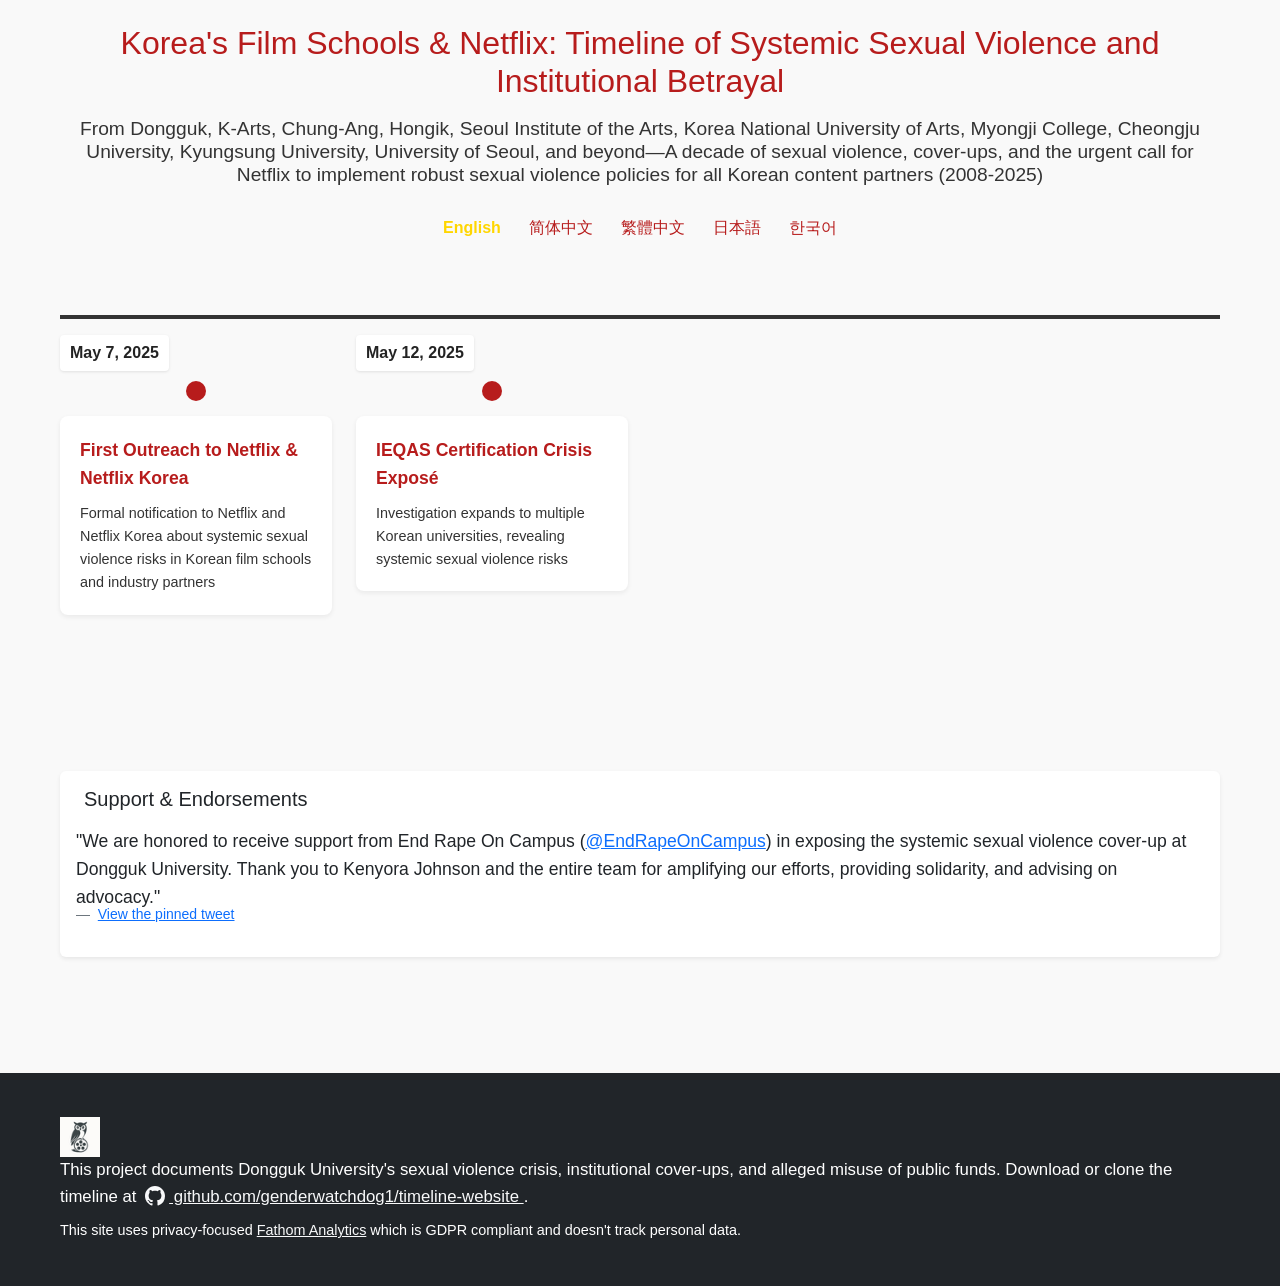
==== index.html @ d22a72c0 "first" ====
<!DOCTYPE html>
<html lang="en">
<head>
  <meta charset="UTF-8">
  <meta name="viewport" content="width=device-width, initial-scale=1.0">
  <title>Korea's Film Schools & Netflix: Timeline of Systemic Sexual Violence and Institutional Betrayal</title>
  <meta name="description" content="A decade of sexual violence, institutional betrayal, and public funds fraud across Dongguk, K-Arts, Chung-Ang, Hongik, Seoul Institute of the Arts, Korea National University of Arts, Myongji College, Cheongju University, Kyungsung University, University of Seoul, and more—exposing the urgent need for accountability in Korea's film education and Netflix's content industry.">
  <meta name="keywords" content="Dongguk University, sexual violence cases, sexual violence prevention, institutional negligence, university accountability, Korea sexual assault, Title IX violations, campus safety, university fraud allegations">
  <meta property="og:title" content="Korea's Film Schools & Netflix: Timeline of Systemic Sexual Violence and Institutional Betrayal">
  <meta property="og:description" content="A decade of sexual violence, institutional betrayal, and public funds fraud across Dongguk, K-Arts, Chung-Ang, Hongik, Seoul Institute of the Arts, Korea National University of Arts, Myongji College, Cheongju University, Kyungsung University, University of Seoul, and more—exposing the urgent need for accountability in Korea's film education and Netflix's content industry.">
  <meta property="og:type" content="website">
  <meta property="og:url" content="https://genderwatchdog1.github.io/timeline-website/index.html">
  <link rel="canonical" href="https://genderwatchdog1.github.io/timeline-website/index.html">
  <link rel="alternate" hreflang="en" href="https://genderwatchdog1.github.io/timeline-website/index.html">
  <link rel="alternate" hreflang="zh-CN" href="https://genderwatchdog1.github.io/timeline-website/timeline_zh_cn.html">
  <link rel="alternate" hreflang="zh-TW" href="https://genderwatchdog1.github.io/timeline-website/timeline_zh_tw.html">
  <link rel="alternate" hreflang="ja" href="https://genderwatchdog1.github.io/timeline-website/timeline_ja.html">
  <link rel="alternate" hreflang="ko" href="https://genderwatchdog1.github.io/timeline-website/timeline_ko.html">
  
  <!-- Fathom - beautiful, simple website analytics -->
  <script src="https://cdn.usefathom.com/script.js" data-site="UKSUATNV" defer></script>
  <!-- / Fathom -->
  
  <!-- Favicon setup -->
  <link rel="icon" type="image/png" href="imgs/favicons/gender_watchdog_favicon_16x16.png" sizes="16x16">
  <link rel="icon" type="image/png" href="imgs/favicons/gender_watchdog_favicon_32x32.png" sizes="32x32">
  <link rel="icon" type="image/png" href="imgs/favicons/gender_watchdog_favicon_48x48.png" sizes="48x48">
  <link rel="icon" type="image/png" href="imgs/favicons/gender_watchdog_favicon_64x64.png" sizes="64x64">
  <link rel="icon" type="image/png" href="imgs/favicons/gender_watchdog_favicon_128x128.png" sizes="128x128">
  <link rel="apple-touch-icon" href="imgs/favicons/gender_watchdog_favicon_128x128.png">
  <!-- For IE -->
  <link rel="shortcut icon" href="imgs/favicons/gender_watchdog_favicon_32x32.png">
  
  <!-- Bootstrap CSS -->
  <link href="https://cdn.jsdelivr.net/npm/bootstrap@5.3.0/dist/css/bootstrap.min.css" rel="stylesheet">
  <link rel="stylesheet" href="css/timeline.css">
  <style>
    /* Page layout styles */
    html, body {
      height: 100%;
    }
    body {
      display: flex;
      flex-direction: column;
      min-height: 100vh;
    }
    .content {
      flex: 1 0 auto;
      display: flex;
      flex-direction: column;
    }
  </style>
</head>
<body>
  <!-- Main Content -->
  <div class="content">
    <div class="container py-4">
      <h1 class="text-center">Korea's Film Schools & Netflix: Timeline of Systemic Sexual Violence and Institutional Betrayal</h1>
      <h2 class="subtitle text-center mb-4">From Dongguk, K-Arts, Chung-Ang, Hongik, Seoul Institute of the Arts, Korea National University of Arts, Myongji College, Cheongju University, Kyungsung University, University of Seoul, and beyond—A decade of sexual violence, cover-ups, and the urgent call for Netflix to implement robust sexual violence policies for all Korean content partners (2008-2025)</h2>
    
      <div class="d-flex justify-content-center flex-wrap mb-4">
        <a href="index.html" class="language-link active mx-1">English</a>
        <a href="timeline_zh_cn.html" class="language-link mx-1">简体中文</a>
        <a href="timeline_zh_tw.html" class="language-link mx-1">繁體中文</a>
        <a href="timeline_ja.html" class="language-link mx-1">日本語</a>
        <a href="timeline_ko.html" class="language-link mx-1">한국어</a>
    </div>
    
    <div class="timeline-container">
        <div class="timeline">
          <!-- Timeline track (horizontal line or vertical line in mobile) -->
          <div class="timeline-track"></div>
          
          <!-- Timeline Events - All in a single row container -->
          <div class="row">
          <!-- May 7, 2025: First Outreach to Netflix and Netflix Korea -->
          <div class="col-xl-3 col-lg-4 col-md-6 col-12 mb-4">
            <div class="timeline-event" data-link="blog_posts/en/05072025_netflix_outreach.html">
              <div class="timeline-date">May 7, 2025</div>
              <div class="timeline-dot"></div>
              <div class="timeline-content">
                <div class="timeline-title">First Outreach to Netflix & Netflix Korea</div>
                <div class="timeline-snippet">Formal notification to Netflix and Netflix Korea about systemic sexual violence risks in Korean film schools and industry partners</div>
                <div class="timeline-tooltip">
                  <p>On May 6-7, 2025, the Gender Watchdog Research Collective sent urgent notifications to Netflix and Netflix Korea, warning of Title IX and reputational risks due to systemic sexual violence across Korean arts universities and their industry partners.</p>
                  <p>These emails documented the widespread nature of sexual violence in Korean film schools, the direct risk to Netflix's content partnerships, and the need for immediate compliance review.</p>
                  <p><strong>Available in:</strong></p>
                  <ul>
                    <li><a href="blog_posts/en/05072025_netflix_outreach.html" target="_blank">English</a></li>
                    <li><a href="blog_posts/zh_ch/05072025_netflix_outreach.html" target="_blank">简体中文</a></li>
                    <li><a href="blog_posts/zh_tw/05072025_netflix_outreach.html" target="_blank">繁體中文</a></li>
                    <li><a href="blog_posts/ja/05072025_netflix_outreach.html" target="_blank">日本語</a></li>
                    <li><a href="blog_posts/ko/05072025_netflix_outreach.html" target="_blank">한국어</a></li>
                  </ul>
                  <p class="tooltip-help">(Click the links above to read the full text)</p>
                </div>
              </div>
            </div>
          </div>
          <!-- May 12, 2025: IEQAS Exposé & Expanded Investigation -->
          <div class="col-xl-3 col-lg-4 col-md-6 col-12 mb-4">
            <div class="timeline-event" data-link="blog_posts/en/05152025_horizontal_ieqas.html">
              <div class="timeline-date">May 12, 2025</div>
              <div class="timeline-dot"></div>
              <div class="timeline-content">
                <div class="timeline-title">IEQAS Certification Crisis Exposé</div>
                <div class="timeline-snippet">Investigation expands to multiple Korean universities, revealing systemic sexual violence risks</div>
                <div class="timeline-tooltip">
                  <p>After government and university inaction for 34+ days, our investigation expands to systemic sexual violence issues across Korean higher education institutions.</p>
                  <p>Findings reveal compromised IEQAS certification, with institutions maintaining programs with documented sexual violence risks and falsifying partnerships for funding.</p>
                  <p>Investigation now examines:</p>
                  <ul>
                    <li>Partnership claims across universities</li>
                    <li>All-male faculty in film departments</li>
                    <li>Structural factors enabling sexual violence</li>
                  </ul>
                  <p><strong>Available in:</strong></p>
                  <ul>
                    <li><a href="blog_posts/en/05152025_horizontal_ieqas.html" target="_blank">English</a></li>
                    <li><a href="blog_posts/zh_ch/05152025_zh_ch_horizontal_ieqas.html" target="_blank">简体中文</a></li>
                    <li><a href="blog_posts/zh_tw/05152025_zh_tw_horizontal_ieqas.html" target="_blank">繁體中文</a></li>
                    <li><a href="blog_posts/ja/05152025_ja_horizontal_ieqas.html" target="_blank">日本語</a></li>
                    <li><a href="blog_posts/ko/05152025_ko_horizontal_ieqas.html" target="_blank">한국어</a></li>
                  </ul>
                  <p class="tooltip-help">(Click the links above to read the full text)</p>
                </div>
              </div>
            </div>
          </div>
          </div>
        </div>
      </div>
    </div>
  </div>

  <!-- Support & Endorsements Section -->
  <div class="container my-5">
    <div class="card shadow-sm border-0">
      <div class="card-body">
        <h3 class="h5 mb-3"><i class="bi bi-megaphone-fill me-2"></i>Support & Endorsements</h3>
        <blockquote class="blockquote mb-2" style="font-size:1.1rem;">
          "We are honored to receive support from End Rape On Campus (<a href='https://twitter.com/EndRapeOnCampus' target='_blank' rel='noopener'>@EndRapeOnCampus</a>) in exposing the systemic sexual violence cover-up at Dongguk University. Thank you to Kenyora Johnson and the entire team for amplifying our efforts, providing solidarity, and advising on advocacy."
        </blockquote>
        <footer class="blockquote-footer">
          <a href="https://x.com/Gender_Watchdog/status/1917483599189926092" target="_blank" rel="noopener">
            View the pinned tweet
          </a>
        </footer>
      </div>
    </div>
  </div>
  
  <!-- Footer -->
  <footer class="bg-dark text-white py-4 mt-5">
    <div class="container d-flex align-items-center justify-content-center justify-content-md-between flex-wrap">
      <div class="footer-logo me-3 mb-3 mb-md-0">
        <img src="imgs/favicons/gender_watchdog_favicon_48x48.png" alt="Gender Watchdog Logo" class="img-fluid" style="max-width:40px; height:auto;">
      </div>
      <div class="flex-grow-1 text-center text-md-start">
        <span style="font-size:1.05rem;">
          This project documents Dongguk University's sexual violence crisis, institutional cover-ups, and alleged misuse of public funds. Download or clone the timeline at
          <a href="https://github.com/genderwatchdog1/timeline-website" class="text-light ms-1" target="_blank" style="text-decoration:underline;">
            <svg xmlns="http://www.w3.org/2000/svg" width="20" height="20" fill="currentColor" class="bi bi-github mb-1 me-1" viewBox="0 0 16 16" style="vertical-align:middle;">
              <path d="M8 0C3.58 0 0 3.58 0 8c0 3.54 2.29 6.53 5.47 7.59.4.07.55-.17.55-.38 0-.19-.01-.82-.01-1.49-2.01.37-2.53-.49-2.69-.94-.09-.23-.48-.94-.82-1.13-.28-.15-.68-.52-.01-.53.63-.01 1.08.58 1.23.82.72 1.21 1.87.87 2.33.66.07-.52.28-.87.51-1.07-1.78-.2-3.64-.89-3.64-3.95 0-.87.31-1.59.82-2.15-.08-.2-.36-1.02.08-2.12 0 0 .67-.21 2.2.82.64-.18 1.32-.27 2-.27.68 0 1.36.09 2 .27 1.53-1.04 2.2-.82 2.2-.82.44 1.1.16 1.92.08 2.12.51.56.82 1.27.82 2.15 0 3.07-1.87 3.75-3.65 3.95.29.25.54.73.54 1.48 0 1.07-.01 1.93-.01 2.2 0 .21.15.46.55.38A8.012 8.012 0 0 0 16 8c0-4.42-3.58-8-8-8z"/>
            </svg>
            github.com/genderwatchdog1/timeline-website
          </a>.
        </span>
        <p class="mt-2 mb-0" style="font-size:0.9rem;">
          This site uses privacy-focused <a href="https://usefathom.com/ref/UKSUATNV" class="text-light" style="text-decoration:underline;" target="_blank">Fathom Analytics</a> which is GDPR compliant and doesn't track personal data.
        </p>
      </div>
    </div>
  </footer>

  <!-- Bootstrap JS Bundle with Popper -->
  <script src="https://cdn.jsdelivr.net/npm/bootstrap@5.3.0/dist/js/bootstrap.bundle.min.js"></script>
  <script src="js/timeline.js"></script>
  <script src="js/structured-data.js"></script>
</body>
</html>
---- css/timeline.css ----
/* Timeline CSS */
:root {
  --timeline-track-color: #333333;
  --timeline-dot-color: #b71c1c;
  --timeline-dot-hover-color: #8a1616;
  --event-bg-color: #fff;
  --event-hover-bg-color: #f9f9f9;
  --event-title-color: #b71c1c;
  --tooltip-bg-color: rgba(35, 35, 35, 0.97);
  --tooltip-border-color: #ffd600;
  --tooltip-text-color: #ffd600;
  --language-link-color: #b71c1c;
  --language-link-active-color: #ffd600;
  --language-link-hover-color: #b71c1c;
}

* {
  margin: 0;
  padding: 0;
  box-sizing: border-box;
}

body {
  font-family: 'Arial', sans-serif;
  background-color: #f9f9f9;
  color: #232323;
  line-height: 1.6;
}

.container {
  width: 100%;
  max-width: 1200px;
  margin: 0 auto;
  padding: 20px;
}

h1 {
  font-size: 2rem;
  color: #b71c1c;
  text-align: center;
  margin-bottom: 1rem;
}

.subtitle {
  font-size: 1.2rem;
  color: #333;
  text-align: center;
  margin-bottom: 2rem;
  font-weight: normal;
}

.timeline-container {
  position: relative;
  margin: 40px 0;
  overflow: visible;
}

.timeline-track {
  position: absolute;
  top: 30px;
  left: 0;
  width: 100%;
  height: 4px;
  background-color: var(--timeline-track-color);
  z-index: 1;
}

.timeline {
  position: relative;
  padding-top: 50px;
  z-index: 2;
}

.timeline-event {
  position: relative;
  cursor: pointer;
  z-index: 3;
  transition: transform 0.3s ease;
}

.timeline-event:hover {
  transform: translateY(-5px);
  z-index: 100;
}

.timeline-date {
  text-align: center;
  font-weight: bold;
  margin-bottom: 10px;
  background-color: #fff;
  display: inline-block;
  padding: 5px 10px;
  border-radius: 4px;
  box-shadow: 0 1px 3px rgba(0,0,0,0.1);
  position: relative;
  z-index: 2;
}

.timeline-dot {
  width: 20px;
  height: 20px;
  border-radius: 50%;
  background-color: var(--timeline-dot-color);
  margin: 0 auto 15px;
  position: relative;
  z-index: 2;
  transition: background-color 0.3s ease, transform 0.3s ease;
}

.timeline-content {
  background-color: var(--event-bg-color);
  border-radius: 8px;
  padding: 20px;
  box-shadow: 0 2px 5px rgba(35,35,35,0.07);
  position: relative;
  z-index: 2;
  transition: background-color 0.3s ease;
  height: 100%;
}

.timeline-title {
  color: var(--event-title-color);
  font-weight: bold;
  margin-bottom: 10px;
  font-size: 1.1em;
}

.timeline-snippet {
  font-size: 0.9em;
  color: #333;
}

/* Multi-column tooltip styles */
.timeline-tooltip {
  position: absolute;
  top: calc(100% - 20px);
  left: 50%;
  transform: translateX(-50%);
  width: 280px;
  background-color: var(--tooltip-bg-color);
  border: 1px solid var(--tooltip-border-color);
  border-radius: 8px;
  padding: 15px;
  box-shadow: 0 5px 15px rgba(35,35,35,0.3);
  z-index: 1000;
  visibility: hidden;
  opacity: 0;
  transition: visibility 0.3s, opacity 0.3s;
  font-size: 0.85em;
  margin-top: 15px;
  color: var(--tooltip-text-color);
  pointer-events: none;
}

.timeline-tooltip::before {
  content: '';
  position: absolute;
  top: -8px;
  left: 50%;
  transform: translateX(-50%);
  border-width: 0 8px 8px 8px;
  border-style: solid;
  border-color: transparent transparent var(--tooltip-border-color) transparent;
}

.timeline-tooltip::after {
  content: '';
  position: absolute;
  top: -7px;
  left: 50%;
  transform: translateX(-50%);
  border-width: 0 7px 7px 7px;
  border-style: solid;
  border-color: transparent transparent var(--tooltip-bg-color) transparent;
}

.timeline-tooltip a {
  color: #ffd600;
  text-decoration: none;
  font-weight: bold;
}

.timeline-tooltip a:hover {
  text-decoration: underline;
  color: #fff;
}

.tooltip-help {
  font-style: italic;
  font-size: 0.9em;
  color: #ffd600;
  margin-top: 10px;
}

.timeline-event:hover .timeline-dot {
  background-color: var(--timeline-dot-hover-color);
  transform: scale(1.2);
}

.timeline-event:hover .timeline-content {
  background-color: var(--event-hover-bg-color);
}

/* Show tooltip on hover in multi-column mode only */
.timeline-event:hover .timeline-tooltip,
.timeline-tooltip:hover {
  visibility: visible;
  opacity: 1;
  pointer-events: auto;
}

.language-link {
  text-decoration: none;
  color: var(--language-link-color);
  padding: 5px 10px;
  border-radius: 4px;
  transition: background-color 0.3s;
}

.language-link:hover {
  background-color: #ffd600;
  color: #b71c1c;
}

.language-link.active {
  color: var(--language-link-active-color);
  font-weight: bold;
}

/* Medium devices and below */
@media (max-width: 991px) {
  .timeline-content {
    min-height: 150px;
  }
  
  .timeline-tooltip {
    width: 250px;
  }
  
  .timeline-date {
    font-size: 0.9em;
    padding: 4px 8px;
  }
}

/* ==========================================
   SINGLE COLUMN MODE STYLES
   ========================================== */

/* Vertical timeline for single column mode */
body.single-column-mode .timeline-track {
  width: 4px;
  height: 100%;
  left: 30px;
  top: 0;
  bottom: 0;
}

body.single-column-mode .timeline {
  padding-top: 0;
  padding-left: 50px;
}

body.single-column-mode .timeline-date {
  margin-left: 0;
  margin-bottom: 5px;
  font-size: 0.9em;
}

body.single-column-mode .timeline-dot {
  position: absolute;
  left: -44px;
  top: 50%;
  transform: translateY(-50%);
  margin: 0;
}

body.single-column-mode .timeline-content {
  margin-bottom: 30px;
  position: relative;
  transition: background-color 0.3s;
}

/* Tooltip for mobile/single column view */
body.single-column-mode .timeline-tooltip {
  position: static;
  visibility: hidden;
  opacity: 0;
  transform: none;
  width: 100%;
  margin-top: 15px;
  pointer-events: none;
  max-height: 0;
  overflow: hidden;
  transition: max-height 0.3s, opacity 0.3s, visibility 0.3s, margin 0.3s;
}

/* Remove arrow in single column mode since tooltip is below content */
body.single-column-mode .timeline-tooltip::before,
body.single-column-mode .timeline-tooltip::after {
  display: none;
}

/* Show tooltip when event is active in single column mode */
body.single-column-mode .timeline-event.active .timeline-tooltip {
  visibility: visible;
  opacity: 1;
  pointer-events: auto;
  max-height: 800px;
  overflow: visible;
  margin-bottom: 15px;
}

/* Arrow to indicate expandable content */
body.single-column-mode .timeline-content::after {
  content: '▼';
  position: absolute;
  right: 15px;
  bottom: 15px;
  font-size: 0.8em;
  color: #999;
  transition: transform 0.3s;
}

body.single-column-mode .timeline-event.active .timeline-content::after {
  transform: rotate(180deg);
}

/* Disable hover effects in single column mode */
body.single-column-mode .timeline-event:hover {
  transform: none;
}

/* Don't show tooltip on hover in single column mode */
body.single-column-mode .timeline-event:hover .timeline-tooltip {
  visibility: hidden;
  opacity: 0;
  max-height: 0;
  overflow: hidden;
  pointer-events: none;
}

/* Only show tooltip on active events */
body.single-column-mode .timeline-event.active:hover .timeline-tooltip {
  visibility: visible;
  opacity: 1;
  max-height: 800px;
  overflow: visible;
  pointer-events: auto;
}

/* Remove tooltip arrows in single column mode */
body.single-column-mode .timeline-tooltip::before,
body.single-column-mode .timeline-tooltip::after {
  display: none;
}

/* Extra small devices */
@media (max-width: 575px) {
  .timeline-content {
    padding: 15px;
  }
  
  h1 {
    font-size: 1.5rem;
  }
  
  .subtitle {
    font-size: 1rem;
  }
}
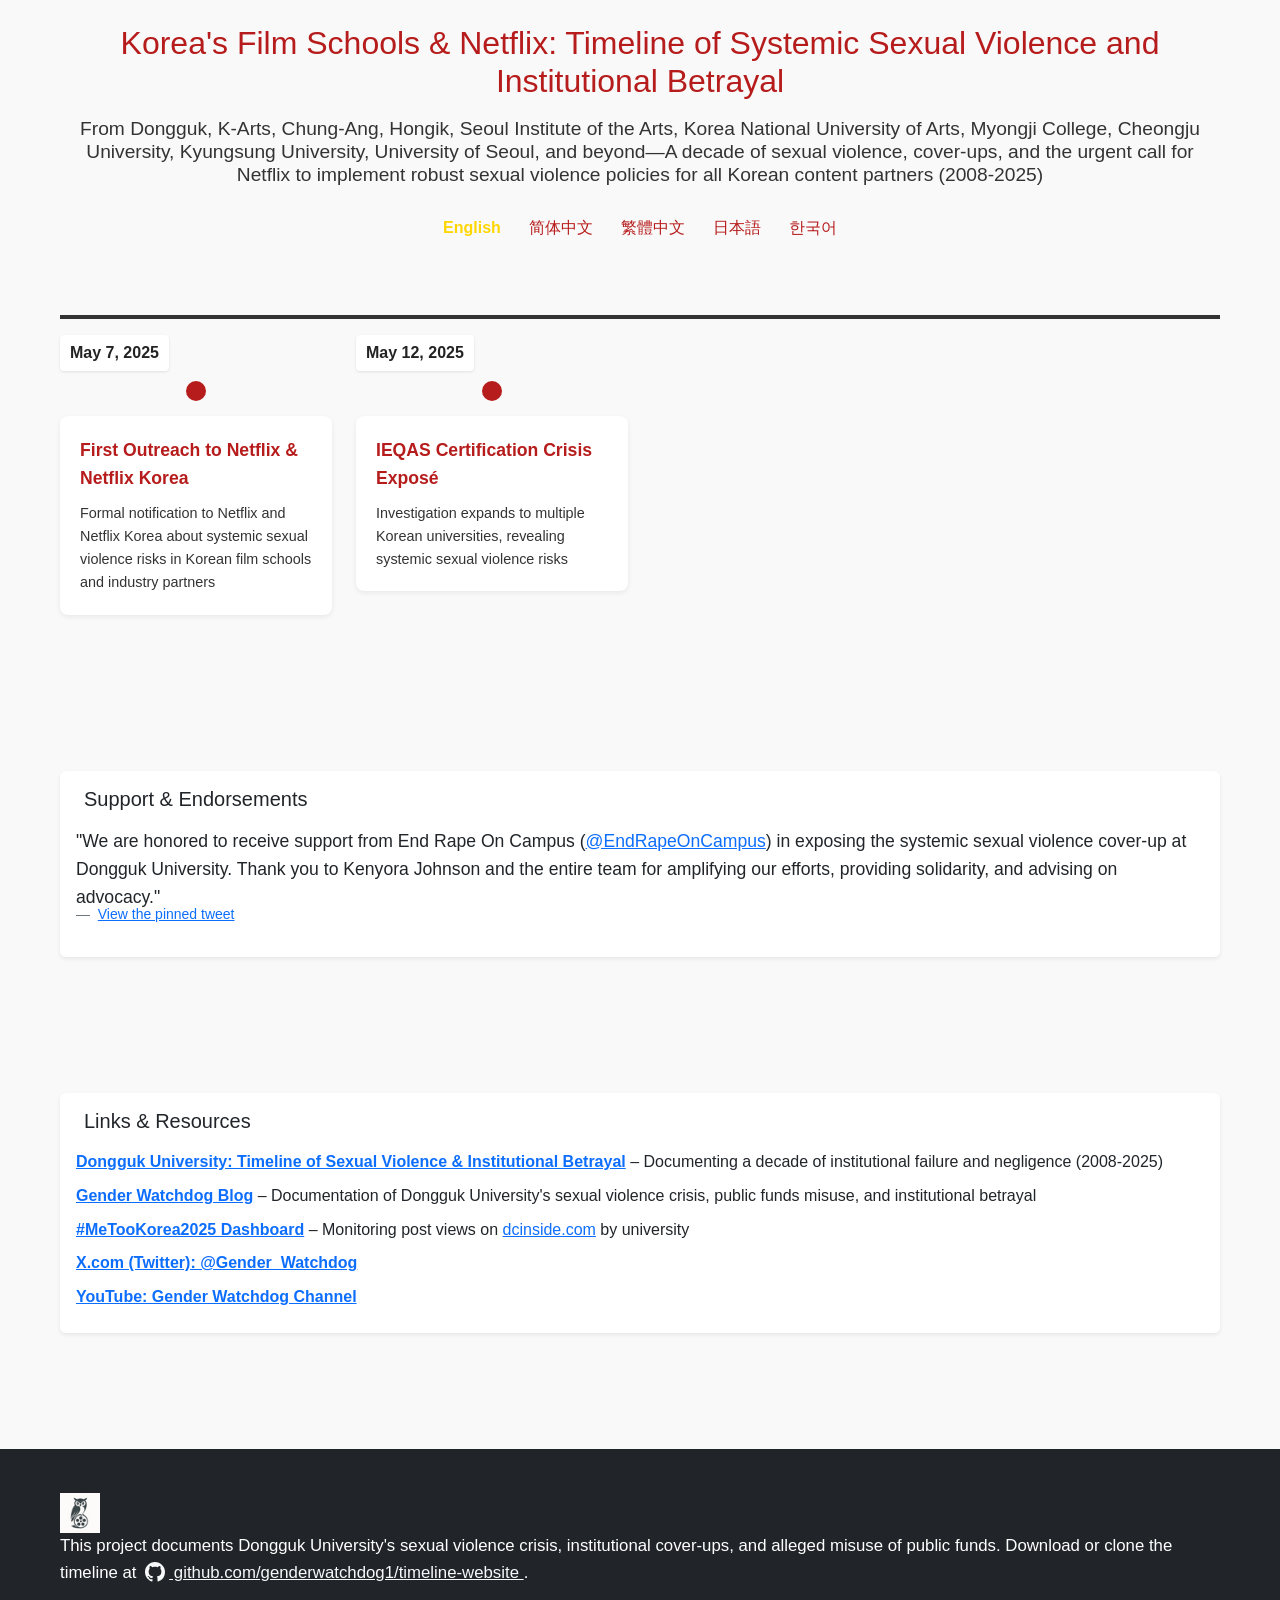
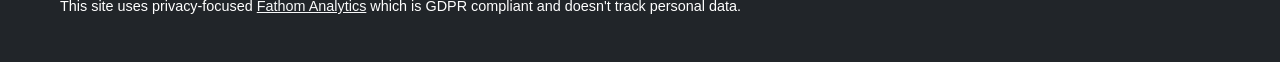
==== commit 26d9a3b3: "Add Links & Resources Section to multiple HTML files for enhanced access to information on sexual vi" ====
--- a/index.html
+++ b/index.html
@@ -18,7 +18,7 @@
   <link rel="alternate" hreflang="ko" href="https://genderwatchdog1.github.io/timeline-website/timeline_ko.html">
   
   <!-- Fathom - beautiful, simple website analytics -->
-  <script src="https://cdn.usefathom.com/script.js" data-site="UKSUATNV" defer></script>
+  <script src="https://cdn.usefathom.com/script.js" data-site="OCSEXWRF" defer></script>
   <!-- / Fathom -->
   
   <!-- Favicon setup -->
@@ -149,6 +149,35 @@
       </div>
     </div>
   </div>
+
+  <!-- Links & Resources Section -->
+  <div class="container my-5">
+    <div class="card shadow-sm border-0">
+      <div class="card-body">
+        <h3 class="h5 mb-3"><i class="bi bi-link-45deg me-2"></i>Links & Resources</h3>
+        <ul class="list-unstyled mb-0">
+          <li class="mb-2">
+            <a href="https://genderwatchdog.org/" target="_blank" rel="noopener" class="fw-semibold">Dongguk University: Timeline of Sexual Violence & Institutional Betrayal</a>
+            &ndash; Documenting a decade of institutional failure and negligence (2008-2025)
+          </li>
+          <li class="mb-2">
+            <a href="https://blog.genderwatchdog.org/" target="_blank" rel="noopener" class="fw-semibold">Gender Watchdog Blog</a>
+            &ndash; Documentation of Dongguk University's sexual violence crisis, public funds misuse, and institutional betrayal
+          </li>
+          <li class="mb-2">
+            <a href="https://dashboard.genderwatchdog.org/" target="_blank" rel="noopener" class="fw-semibold">#MeTooKorea2025 Dashboard</a>
+            &ndash; Monitoring post views on <a href="https://www.dcinside.com/" target="_blank" rel="noopener">dcinside.com</a> by university
+          </li>
+          <li class="mb-2">
+            <a href="https://x.com/Gender_Watchdog" target="_blank" rel="noopener" class="fw-semibold">X.com (Twitter): @Gender_Watchdog</a>
+          </li>
+          <li class="mb-2">
+            <a href="https://www.youtube.com/@GenderWatchdog/shorts" target="_blank" rel="noopener" class="fw-semibold">YouTube: Gender Watchdog Channel</a>
+          </li>
+        </ul>
+      </div>
+    </div>
+  </div>
   
   <!-- Footer -->
   <footer class="bg-dark text-white py-4 mt-5">
@@ -167,7 +196,7 @@
           </a>.
         </span>
         <p class="mt-2 mb-0" style="font-size:0.9rem;">
-          This site uses privacy-focused <a href="https://usefathom.com/ref/UKSUATNV" class="text-light" style="text-decoration:underline;" target="_blank">Fathom Analytics</a> which is GDPR compliant and doesn't track personal data.
+          This site uses privacy-focused <a href="https://usefathom.com/ref/XPMDGVBQ" class="text-light" style="text-decoration:underline;" target="_blank">Fathom Analytics</a> which is GDPR compliant and doesn't track personal data.
         </p>
       </div>
     </div>
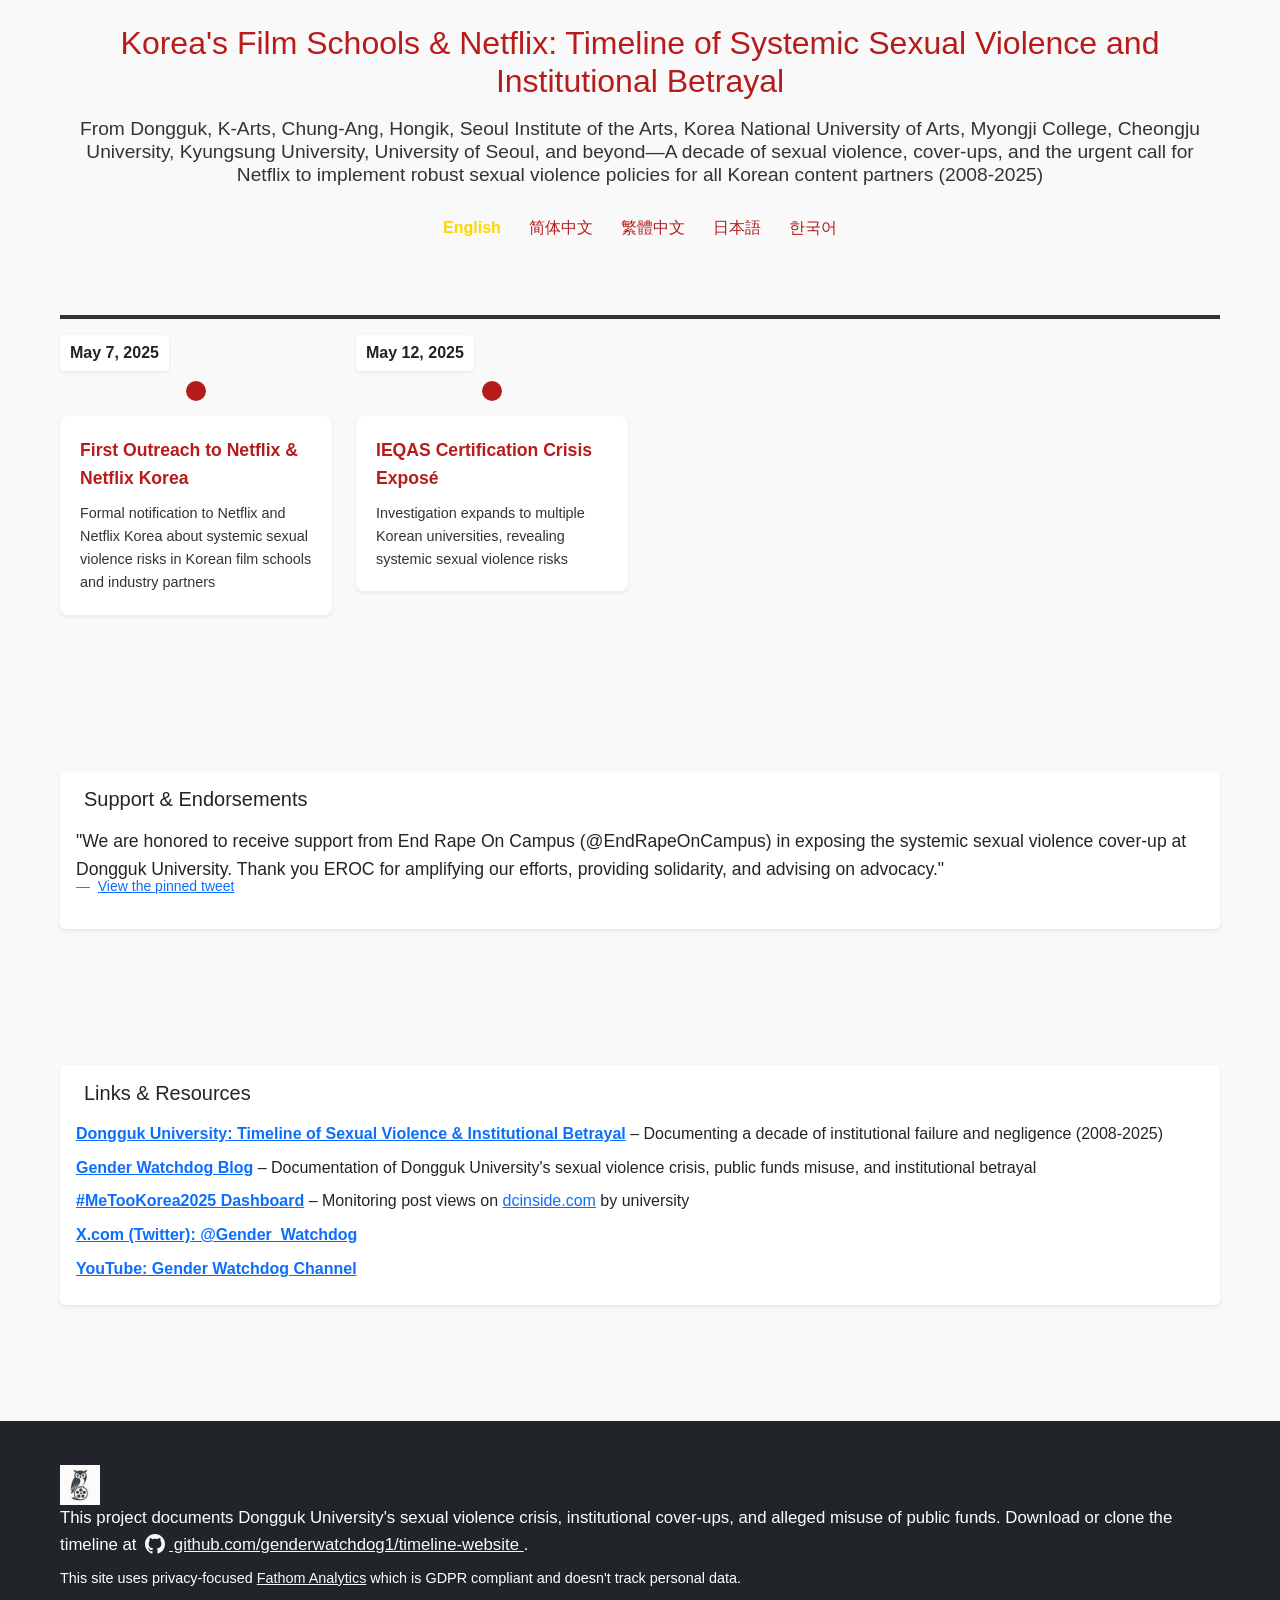
==== commit 766341a9: "Update support quotes in multiple HTML files to acknowledge End Rape On Campus (EROC) for their cont" ====
--- a/index.html
+++ b/index.html
@@ -139,7 +139,7 @@
       <div class="card-body">
         <h3 class="h5 mb-3"><i class="bi bi-megaphone-fill me-2"></i>Support & Endorsements</h3>
         <blockquote class="blockquote mb-2" style="font-size:1.1rem;">
-          "We are honored to receive support from End Rape On Campus (<a href='https://twitter.com/EndRapeOnCampus' target='_blank' rel='noopener'>@EndRapeOnCampus</a>) in exposing the systemic sexual violence cover-up at Dongguk University. Thank you to Kenyora Johnson and the entire team for amplifying our efforts, providing solidarity, and advising on advocacy."
+          "We are honored to receive support from End Rape On Campus (@EndRapeOnCampus) in exposing the systemic sexual violence cover-up at Dongguk University. Thank you EROC for amplifying our efforts, providing solidarity, and advising on advocacy."
         </blockquote>
         <footer class="blockquote-footer">
           <a href="https://x.com/Gender_Watchdog/status/1917483599189926092" target="_blank" rel="noopener">
